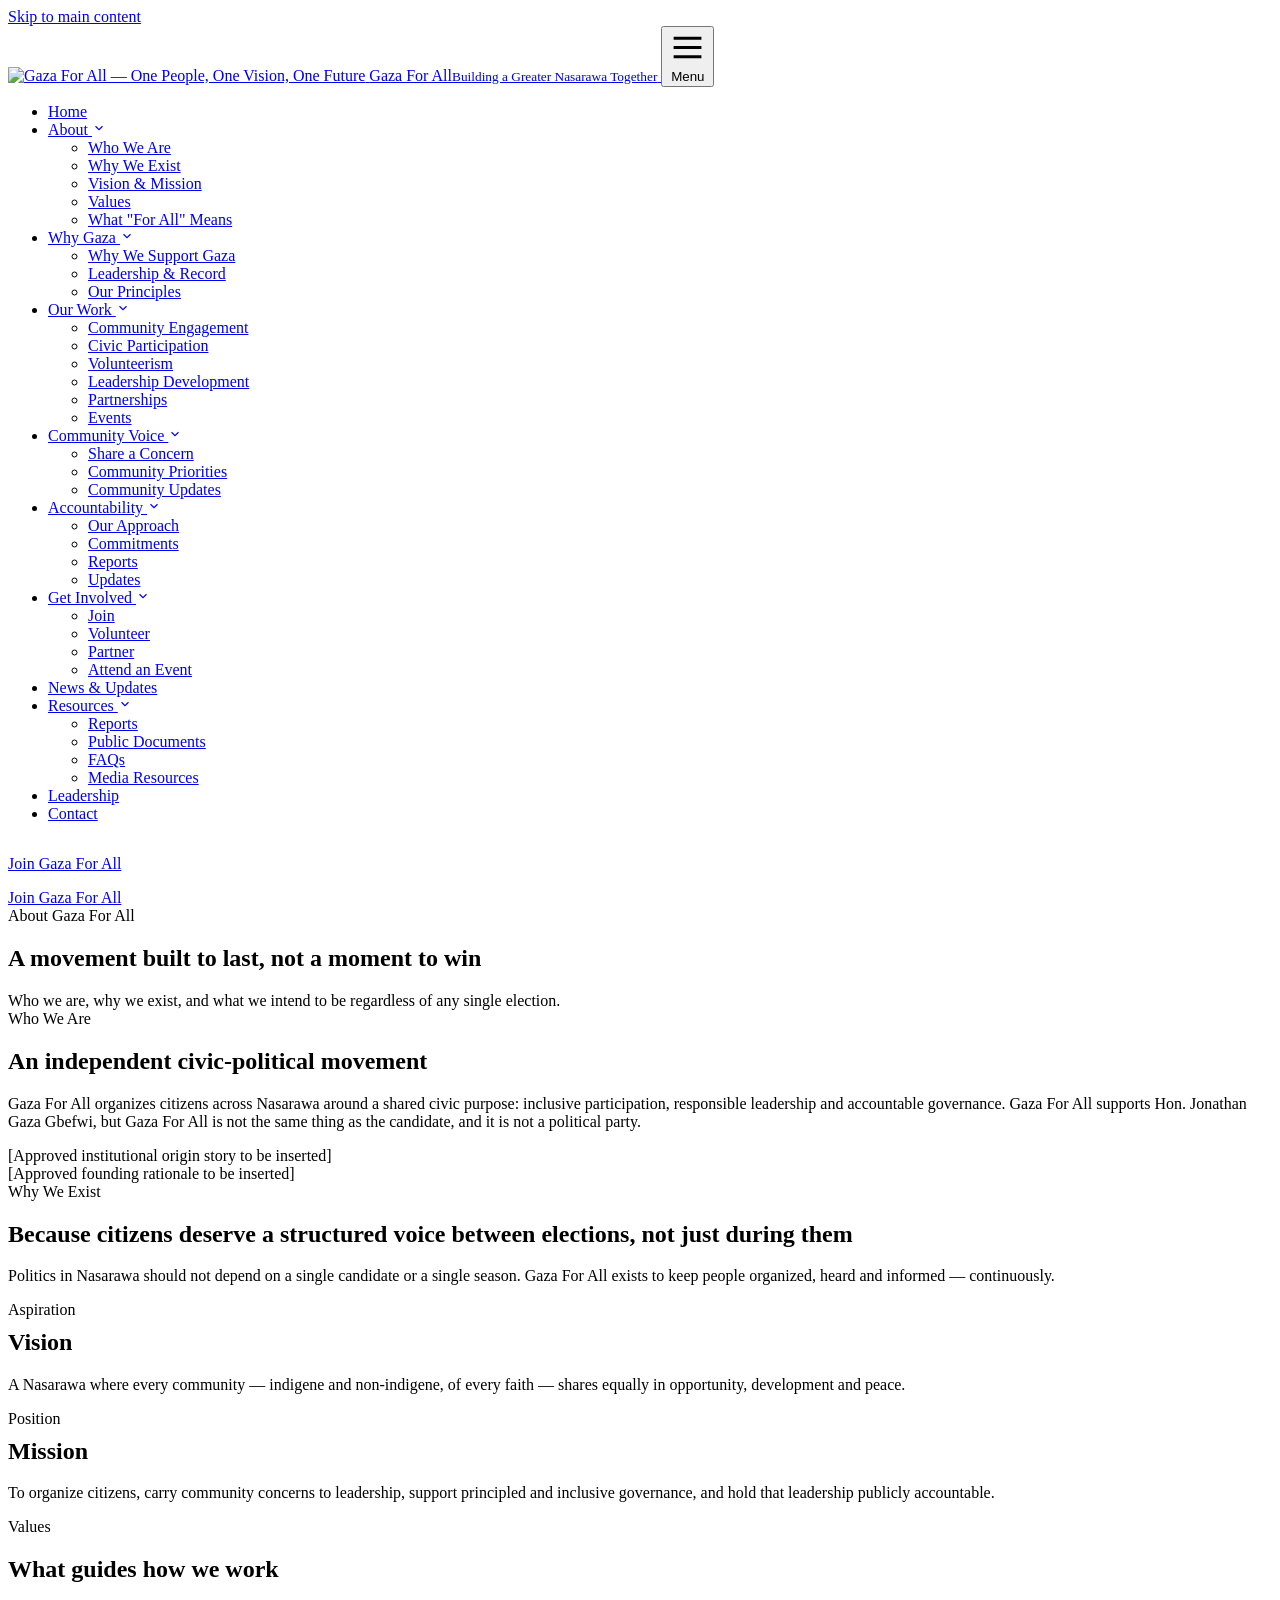
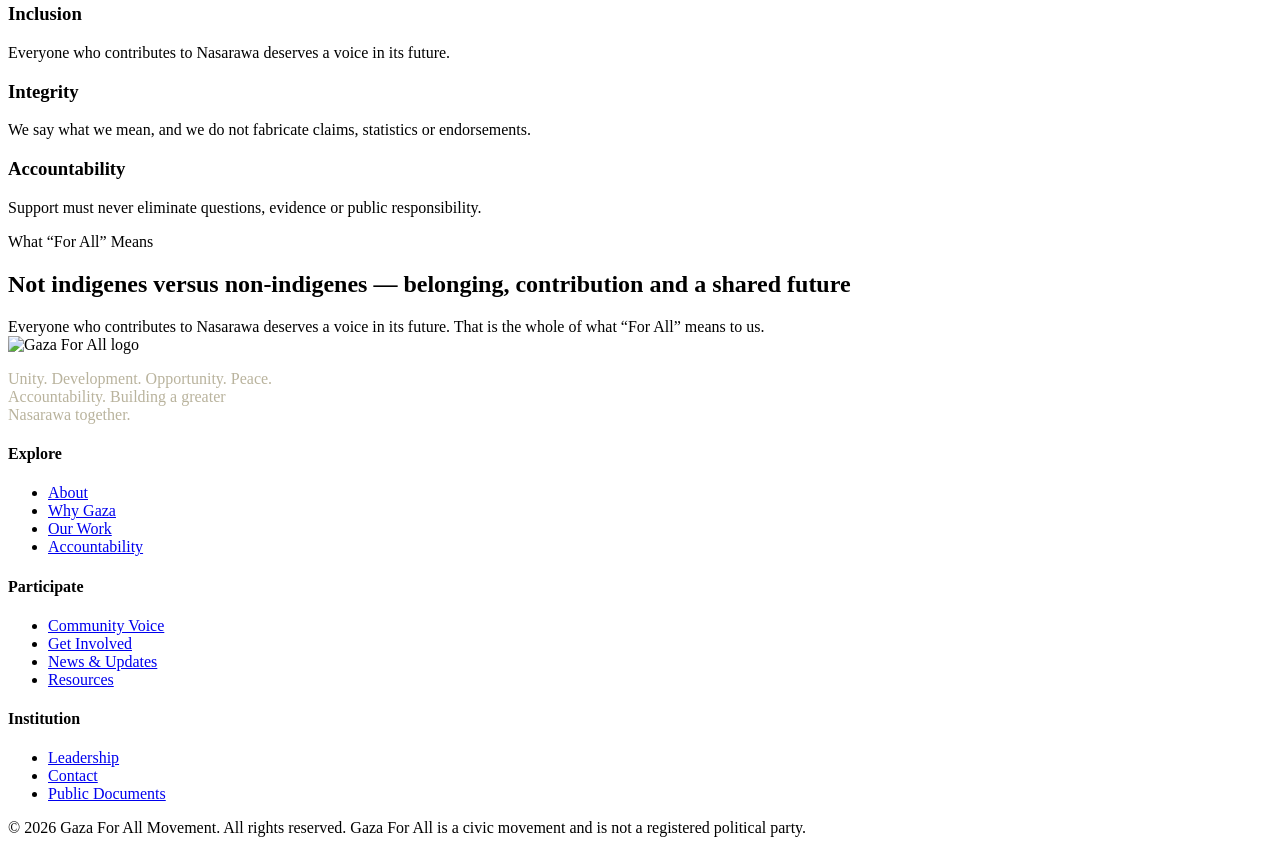
==== about.html @ 0e799c35 "Add files via upload Restore original site files" ====
<!doctype html>
<html lang="en">
<head>
<meta charset="utf-8">
<title>About — Gaza For All</title>
<meta name="viewport" content="width=device-width, initial-scale=1">
<meta name="description" content="Who Gaza For All is, why we exist, and what “For All” means.">
<link rel="canonical" href="https://gazaforall.org/about.html">
<meta property="og:title" content="About — Gaza For All">
<meta property="og:description" content="Who Gaza For All is, why we exist, and what “For All” means.">
<meta property="og:type" content="website">
<meta property="og:image" content="assets/img/logo.png">
<meta name="twitter:card" content="summary_large_image">
<link rel="icon" href="assets/img/logo.png">
<link rel="preconnect" href="https://fonts.googleapis.com">
<link rel="preconnect" href="https://fonts.gstatic.com" crossorigin>
<link href="https://fonts.googleapis.com/css2?family=Fraunces:ital,wght@0,500;0,600;1,500;1,600&family=Public+Sans:wght@400;500;600;700&display=swap" rel="stylesheet">
<link rel="stylesheet" href="css/style.css">
</head>
<body>
<a class="skip-link" href="#main">Skip to main content</a>

<header class="site-header">
  <div class="header-inner">
    <a class="brand" href="index.html">
      <img src="assets/img/logo.png" alt="Gaza For All — One People, One Vision, One Future">
      <span class="brand-text">Gaza For All<small>Building a Greater Nasarawa Together</small></span>
    </a>
    <button class="nav-toggle" aria-expanded="false" aria-controls="primary-nav">
      <svg viewBox="0 0 24 24" fill="none" stroke="currentColor" stroke-width="2"><path d="M3 6h18M3 12h18M3 18h18"/></svg>
      Menu
    </button>
    <nav class="primary-nav" id="primary-nav" aria-label="Primary">
      <ul>
        <li class="nav-item"><a class="nav-link" href="index.html">Home</a></li>
        <li class="nav-item has-sub">
          <a class="nav-link" href="about.html" aria-current="page">About <svg class="nav-caret" width="14" height="14" viewBox="0 0 24 24" fill="none" stroke="currentColor" stroke-width="2"><path d="m6 9 6 6 6-6"/></svg></a>
          <ul class="nav-sub">
            <li><a href="about.html#who-we-are">Who We Are</a></li>
            <li><a href="about.html#why-we-exist">Why We Exist</a></li>
            <li><a href="about.html#vision-mission">Vision &amp; Mission</a></li>
            <li><a href="about.html#values">Values</a></li>
            <li><a href="about.html#for-all">What &quot;For All&quot; Means</a></li>
          </ul>
        </li>
        <li class="nav-item has-sub">
          <a class="nav-link" href="why-gaza.html">Why Gaza <svg class="nav-caret" width="14" height="14" viewBox="0 0 24 24" fill="none" stroke="currentColor" stroke-width="2"><path d="m6 9 6 6 6-6"/></svg></a>
          <ul class="nav-sub">
            <li><a href="why-gaza.html#why-support">Why We Support Gaza</a></li>
            <li><a href="why-gaza.html#record">Leadership &amp; Record</a></li>
            <li><a href="why-gaza.html#principles">Our Principles</a></li>
          </ul>
        </li>
        <li class="nav-item has-sub">
          <a class="nav-link" href="our-work.html">Our Work <svg class="nav-caret" width="14" height="14" viewBox="0 0 24 24" fill="none" stroke="currentColor" stroke-width="2"><path d="m6 9 6 6 6-6"/></svg></a>
          <ul class="nav-sub">
            <li><a href="our-work.html#community-engagement">Community Engagement</a></li>
            <li><a href="our-work.html#civic-participation">Civic Participation</a></li>
            <li><a href="our-work.html#volunteerism">Volunteerism</a></li>
            <li><a href="our-work.html#leadership-development">Leadership Development</a></li>
            <li><a href="our-work.html#partnerships">Partnerships</a></li>
            <li><a href="our-work.html#events">Events</a></li>
          </ul>
        </li>
        <li class="nav-item has-sub">
          <a class="nav-link" href="community-voice.html">Community Voice <svg class="nav-caret" width="14" height="14" viewBox="0 0 24 24" fill="none" stroke="currentColor" stroke-width="2"><path d="m6 9 6 6 6-6"/></svg></a>
          <ul class="nav-sub">
            <li><a href="community-voice.html#share">Share a Concern</a></li>
            <li><a href="community-voice.html#priorities">Community Priorities</a></li>
            <li><a href="community-voice.html#updates">Community Updates</a></li>
          </ul>
        </li>
        <li class="nav-item has-sub">
          <a class="nav-link" href="accountability.html">Accountability <svg class="nav-caret" width="14" height="14" viewBox="0 0 24 24" fill="none" stroke="currentColor" stroke-width="2"><path d="m6 9 6 6 6-6"/></svg></a>
          <ul class="nav-sub">
            <li><a href="accountability.html#approach">Our Approach</a></li>
            <li><a href="accountability.html#commitments">Commitments</a></li>
            <li><a href="accountability.html#reports">Reports</a></li>
            <li><a href="accountability.html#updates">Updates</a></li>
          </ul>
        </li>
        <li class="nav-item has-sub">
          <a class="nav-link" href="get-involved.html">Get Involved <svg class="nav-caret" width="14" height="14" viewBox="0 0 24 24" fill="none" stroke="currentColor" stroke-width="2"><path d="m6 9 6 6 6-6"/></svg></a>
          <ul class="nav-sub">
            <li><a href="get-involved.html#join">Join</a></li>
            <li><a href="get-involved.html#volunteer">Volunteer</a></li>
            <li><a href="get-involved.html#partner">Partner</a></li>
            <li><a href="get-involved.html#attend">Attend an Event</a></li>
          </ul>
        </li>
        <li class="nav-item"><a class="nav-link" href="news.html">News &amp; Updates</a></li>
        <li class="nav-item has-sub">
          <a class="nav-link" href="resources.html">Resources <svg class="nav-caret" width="14" height="14" viewBox="0 0 24 24" fill="none" stroke="currentColor" stroke-width="2"><path d="m6 9 6 6 6-6"/></svg></a>
          <ul class="nav-sub">
            <li><a href="resources.html#reports">Reports</a></li>
            <li><a href="resources.html#documents">Public Documents</a></li>
            <li><a href="resources.html#faqs">FAQs</a></li>
            <li><a href="resources.html#media">Media Resources</a></li>
          </ul>
        </li>
        <li class="nav-item"><a class="nav-link" href="leadership.html">Leadership</a></li>
        <li class="nav-item"><a class="nav-link" href="contact.html">Contact</a></li>
      </ul>
      <div class="wrap" style="padding:1rem 0;"><a class="btn btn-primary" href="get-involved.html#join">Join Gaza For All</a></div>
    </nav>
    <a class="btn btn-primary header-cta" href="get-involved.html#join">Join Gaza For All</a>
  </div>
</header>

<main id="main">

  <section class="section section-alt">
    <div class="wrap-narrow text-center">
      <span class="kicker">About Gaza For All</span>
      <h1>A movement built to last, not a moment to win</h1>
      <p class="lede" style="margin:0 auto;">Who we are, why we exist, and what we intend to be regardless of any single election.</p>
    </div>
  </section>

  <section class="section" id="who-we-are">
    <div class="wrap grid grid-2">
      <div>
        <span class="kicker">Who We Are</span>
        <h2>An independent civic-political movement</h2>
        <p>Gaza For All organizes citizens across Nasarawa around a shared civic purpose: inclusive participation, responsible leadership and accountable governance. Gaza For All supports Hon. Jonathan Gaza Gbefwi, but Gaza For All is not the same thing as the candidate, and it is not a political party.</p>
      </div>
      <div class="placeholder-note">[Approved institutional origin story to be inserted]</div>
    </div>
  </section>

  <section class="section section-alt" id="why-we-exist">
    <div class="wrap grid grid-2">
      <div class="placeholder-note" style="order:2;">[Approved founding rationale to be inserted]</div>
      <div>
        <span class="kicker">Why We Exist</span>
        <h2>Because citizens deserve a structured voice between elections, not just during them</h2>
        <p>Politics in Nasarawa should not depend on a single candidate or a single season. Gaza For All exists to keep people organized, heard and informed &mdash; continuously.</p>
      </div>
    </div>
  </section>

  <section class="section" id="vision-mission">
    <div class="wrap grid grid-2">
      <div class="card">
        <span class="badge badge-aspiration">Aspiration</span>
        <h2 style="margin-top:0.6rem;">Vision</h2>
        <p>A Nasarawa where every community &mdash; indigene and non-indigene, of every faith &mdash; shares equally in opportunity, development and peace.</p>
      </div>
      <div class="card">
        <span class="badge badge-position">Position</span>
        <h2 style="margin-top:0.6rem;">Mission</h2>
        <p>To organize citizens, carry community concerns to leadership, support principled and inclusive governance, and hold that leadership publicly accountable.</p>
      </div>
    </div>
  </section>

  <section class="section section-alt" id="values">
    <div class="wrap">
      <span class="kicker">Values</span>
      <h2>What guides how we work</h2>
      <div class="card-list cols-3">
        <div class="card"><h3>Inclusion</h3><p>Everyone who contributes to Nasarawa deserves a voice in its future.</p></div>
        <div class="card"><h3>Integrity</h3><p>We say what we mean, and we do not fabricate claims, statistics or endorsements.</p></div>
        <div class="card"><h3>Accountability</h3><p>Support must never eliminate questions, evidence or public responsibility.</p></div>
      </div>
    </div>
  </section>

  <section class="section" id="for-all">
    <div class="wrap-narrow text-center">
      <span class="kicker">What &ldquo;For All&rdquo; Means</span>
      <h2>Not indigenes versus non-indigenes &mdash; belonging, contribution and a shared future</h2>
      <p class="lede" style="margin:0 auto;">Everyone who contributes to Nasarawa deserves a voice in its future. That is the whole of what &ldquo;For All&rdquo; means to us.</p>
    </div>
  </section>

</main>

<footer class="site-footer">
  <div class="wrap footer-grid">
    <div>
      <div class="footer-brand-line"><img src="assets/img/logo.png" alt="Gaza For All logo"><strong style="color:#fff;">Gaza For All</strong></div>
      <p style="color:#B9B39D; max-width:34ch;">Unity. Development. Opportunity. Peace. Accountability. Building a greater Nasarawa together.</p>
    </div>
    <div>
      <h4>Explore</h4>
      <ul class="footer-list">
        <li><a href="about.html">About</a></li>
        <li><a href="why-gaza.html">Why Gaza</a></li>
        <li><a href="our-work.html">Our Work</a></li>
        <li><a href="accountability.html">Accountability</a></li>
      </ul>
    </div>
    <div>
      <h4>Participate</h4>
      <ul class="footer-list">
        <li><a href="community-voice.html">Community Voice</a></li>
        <li><a href="get-involved.html">Get Involved</a></li>
        <li><a href="news.html">News &amp; Updates</a></li>
        <li><a href="resources.html">Resources</a></li>
      </ul>
    </div>
    <div>
      <h4>Institution</h4>
      <ul class="footer-list">
        <li><a href="leadership.html">Leadership</a></li>
        <li><a href="contact.html">Contact</a></li>
        <li><a href="resources.html#documents">Public Documents</a></li>
      </ul>
    </div>
  </div>
  <div class="wrap footer-bottom">
    <span>&copy; <span id="year"></span> Gaza For All Movement. All rights reserved.</span>
    <span>Gaza For All is a civic movement and is not a registered political party.</span>
  </div>
</footer>

<script>document.getElementById('year').textContent = new Date().getFullYear();</script>
<script src="js/main.js"></script>
</body>

</html>
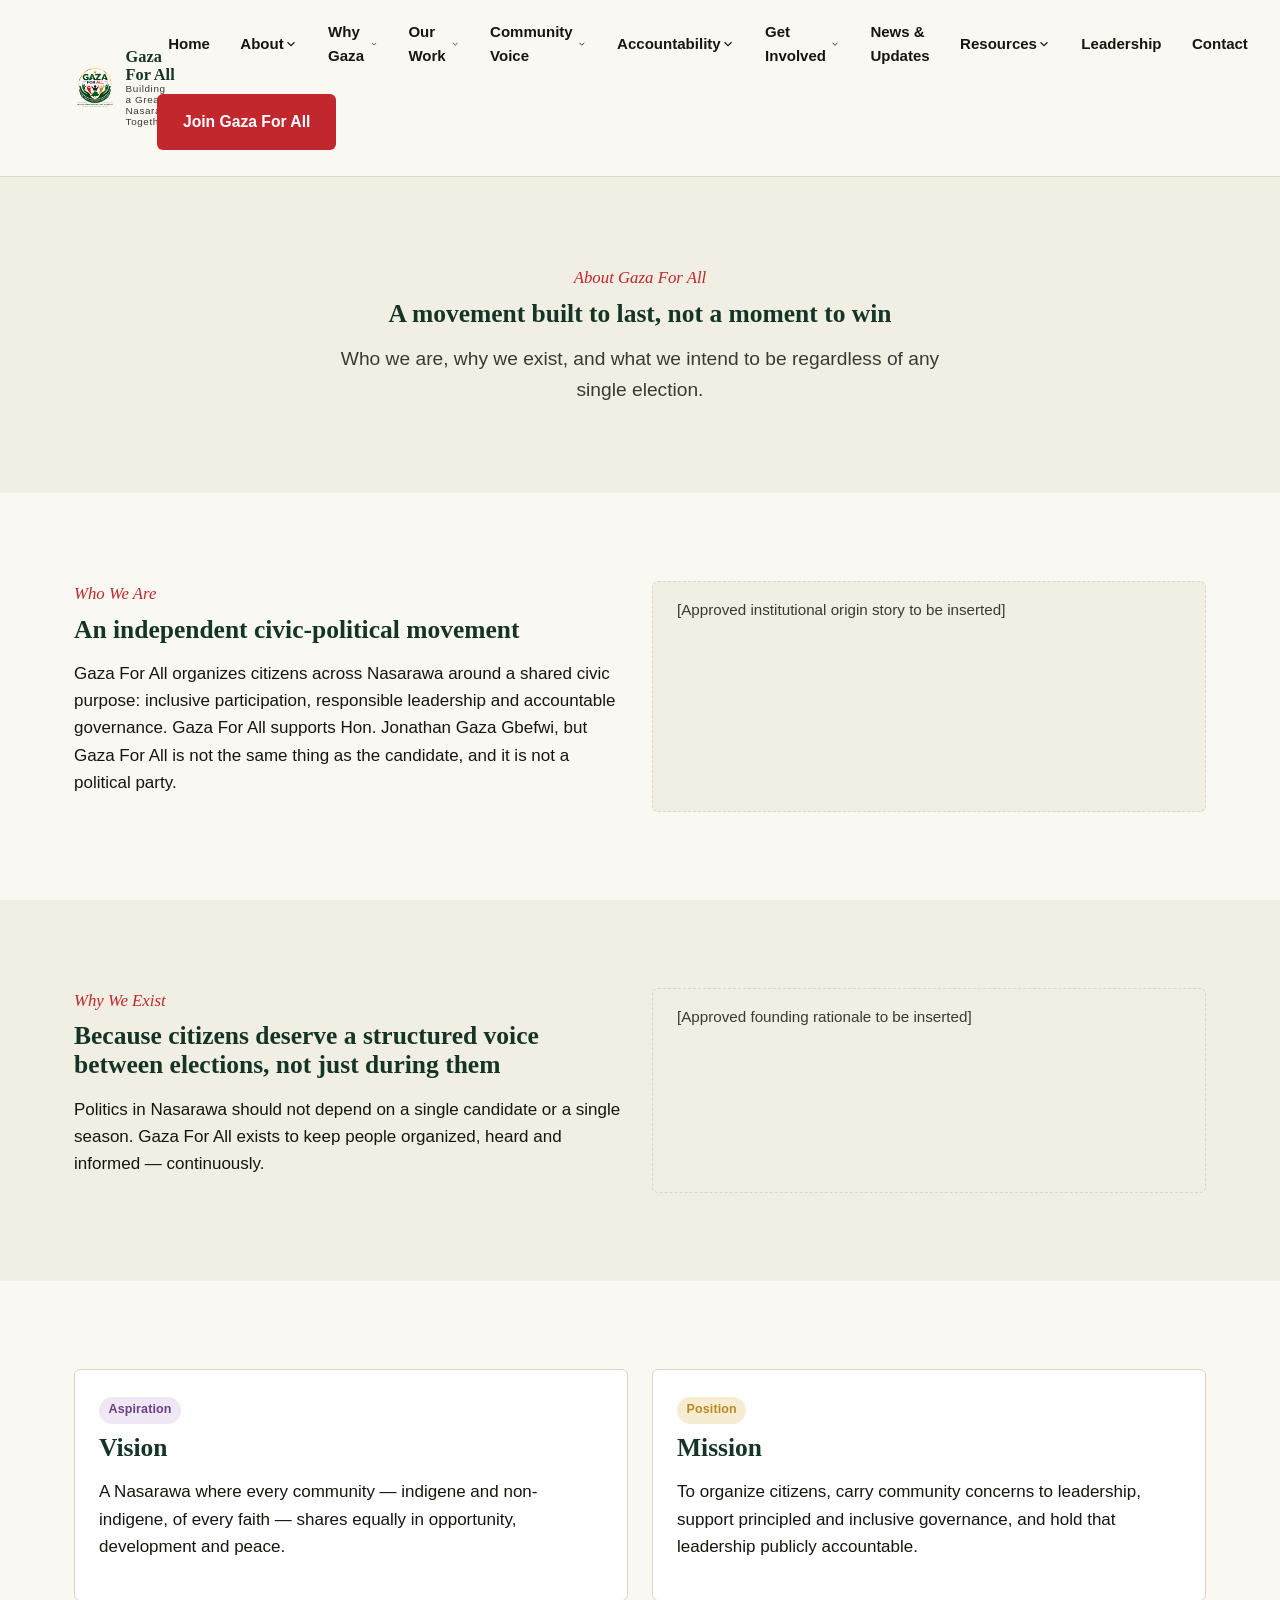
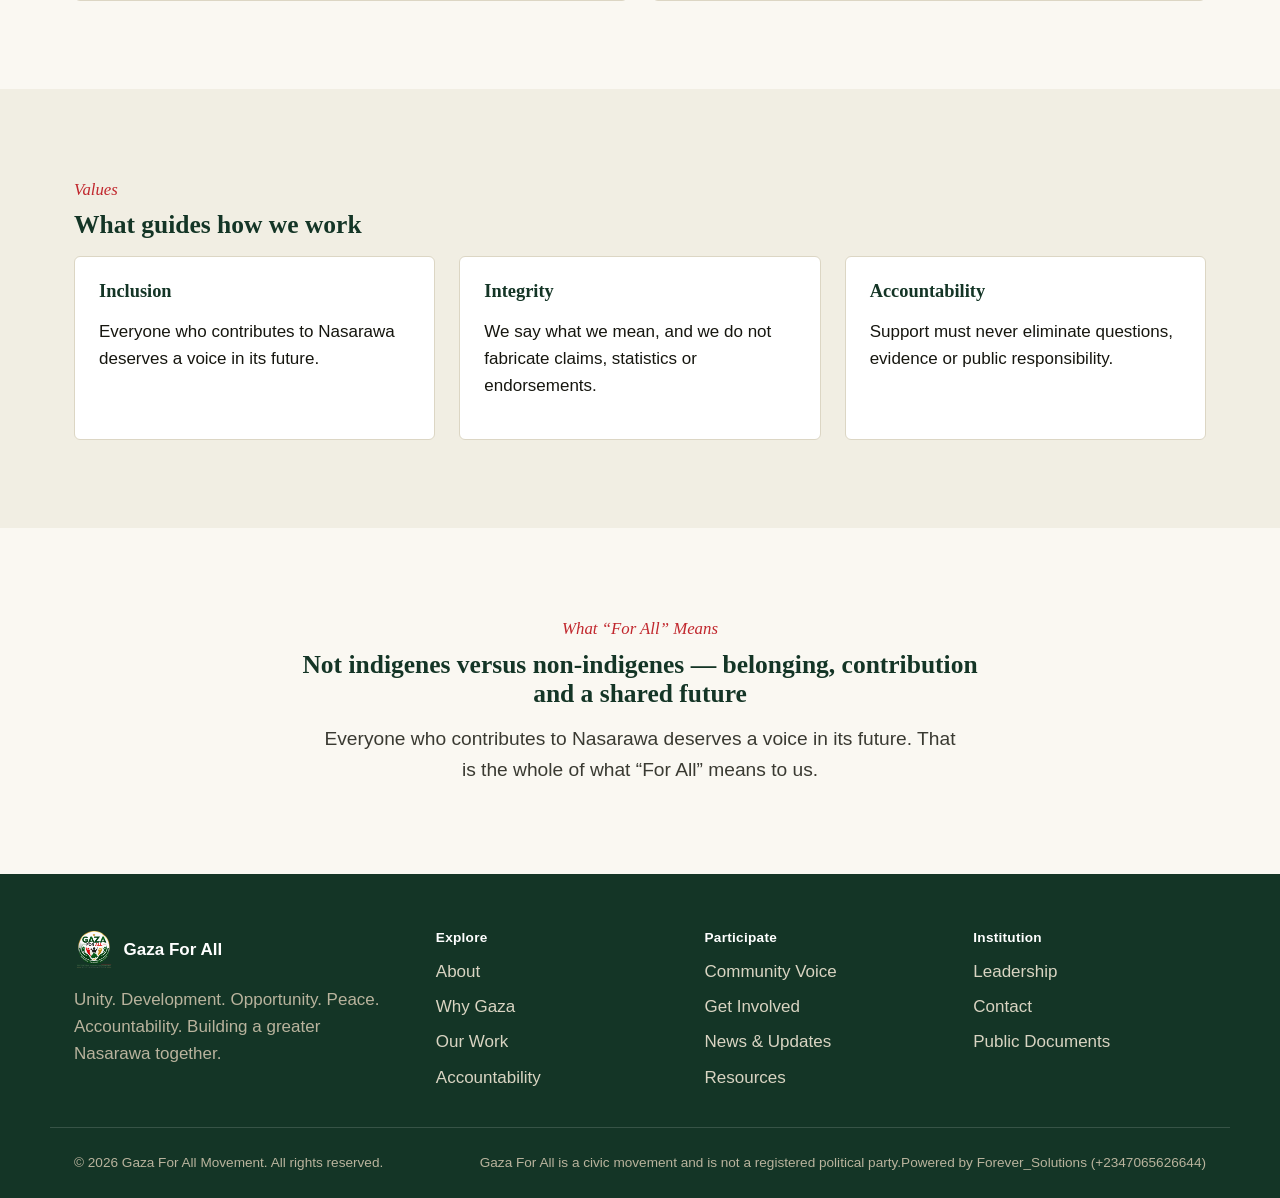
==== commit 2a765db1: "Update about.html" ====
--- a/about.html
+++ b/about.html
@@ -211,7 +211,7 @@
   </div>
   <div class="wrap footer-bottom">
     <span>&copy; <span id="year"></span> Gaza For All Movement. All rights reserved.</span>
-    <span>Gaza For All is a civic movement and is not a registered political party.</span>
+    <span>Gaza For All is a civic movement and is not a registered political party.Powered by Forever_Solutions (+2347065626644)</span>
   </div>
 </footer>
 
--- a/css/style.css
+++ b/css/style.css
@@ -0,0 +1,297 @@
+/* ============================================================
+   GAZA FOR ALL — DESIGN SYSTEM
+   ============================================================ */
+
+:root {
+  --g4a-green-900: #143526;
+  --g4a-green-700: #1B5E3A;
+  --g4a-green-500: #276B44;
+  --g4a-green-100: #E6EFE8;
+  --g4a-red-700: #A81F2A;
+  --g4a-red-500: #C1272D;
+  --g4a-gold-600: #B98A1E;
+  --g4a-gold-400: #D4A72C;
+  --g4a-gold-100: #F6ECD2;
+  --g4a-ink: #16160F;
+  --g4a-ink-soft: #3A3A32;
+  --g4a-paper: #FAF8F2;
+  --g4a-paper-dim: #F1EEE3;
+  --g4a-line: #DCD6C4;
+  --g4a-white: #FFFFFF;
+
+  --color-bg: var(--g4a-paper);
+  --color-bg-alt: var(--g4a-paper-dim);
+  --color-surface: var(--g4a-white);
+  --color-text: var(--g4a-ink);
+  --color-text-soft: var(--g4a-ink-soft);
+  --color-primary: var(--g4a-green-700);
+  --color-primary-dark: var(--g4a-green-900);
+  --color-accent: var(--g4a-red-500);
+  --color-gold: var(--g4a-gold-400);
+  --color-border: var(--g4a-line);
+
+  --font-display: "Fraunces", "Iowan Old Style", Georgia, serif;
+  --font-body: "Public Sans", -apple-system, BlinkMacSystemFont, "Segoe UI", sans-serif;
+
+  --content-max: 1180px;
+  --content-narrow: 760px;
+  --space-1: 0.5rem;
+  --space-2: 1rem;
+  --space-3: 1.5rem;
+  --space-4: 2.25rem;
+  --space-5: 3.5rem;
+  --space-6: 5.5rem;
+  --radius: 6px;
+}
+
+*, *::before, *::after { box-sizing: border-box; }
+html { scroll-behavior: smooth; }
+@media (prefers-reduced-motion: reduce) {
+  html { scroll-behavior: auto; }
+  *, *::before, *::after { animation-duration: 0.01ms !important; animation-iteration-count: 1 !important; transition-duration: 0.01ms !important; scroll-behavior: auto !important; }
+}
+body {
+  margin: 0;
+  background: var(--color-bg);
+  color: var(--color-text);
+  font-family: var(--font-body);
+  font-size: 17px;
+  line-height: 1.6;
+  -webkit-font-smoothing: antialiased;
+}
+img { max-width: 100%; display: block; }
+a { color: inherit; }
+h1, h2, h3, h4 { font-family: var(--font-display); font-weight: 600; line-height: 1.15; margin: 0 0 var(--space-2); color: var(--g4a-green-900); }
+p { margin: 0 0 var(--space-2); max-width: 68ch; }
+ul { margin: 0; padding: 0; }
+button { font-family: inherit; }
+
+a:focus-visible, button:focus-visible, input:focus-visible,
+textarea:focus-visible, select:focus-visible {
+  outline: 3px solid var(--g4a-gold-600);
+  outline-offset: 2px;
+}
+
+.skip-link {
+  position: absolute; left: -999px; top: 0; z-index: 1000;
+  background: var(--color-primary-dark); color: #fff;
+  padding: 0.75rem 1.25rem; border-radius: 0 0 6px 0;
+}
+.skip-link:focus { left: 0; }
+
+.wrap { max-width: var(--content-max); margin: 0 auto; padding: 0 var(--space-3); }
+.wrap-narrow { max-width: var(--content-narrow); margin: 0 auto; padding: 0 var(--space-3); }
+.section { padding: var(--space-6) 0; }
+.section-tight { padding: var(--space-5) 0; }
+.section-alt { background: var(--color-bg-alt); }
+.section-dark { background: var(--g4a-green-900); color: #EFEAD9; }
+.section-dark h1, .section-dark h2, .section-dark h3 { color: #fff; }
+.kicker {
+  display: block; font-family: var(--font-display); font-style: italic;
+  color: var(--color-accent); font-size: 1.05rem; margin-bottom: 0.4rem;
+}
+.lede { font-size: 1.2rem; color: var(--color-text-soft); max-width: 60ch; }
+.grid { display: grid; gap: var(--space-3); }
+@media (min-width: 720px) {
+  .grid-2 { grid-template-columns: 1fr 1fr; }
+  .grid-3 { grid-template-columns: repeat(3, 1fr); }
+}
+.visually-hidden {
+  position: absolute; width: 1px; height: 1px; overflow: hidden;
+  clip: rect(0 0 0 0); white-space: nowrap;
+}
+
+.site-header {
+  position: sticky; top: 0; z-index: 100;
+  background: rgba(250, 248, 242, 0.96);
+  border-bottom: 1px solid var(--color-border);
+  backdrop-filter: saturate(140%) blur(6px);
+}
+.header-inner {
+  max-width: var(--content-max); margin: 0 auto; padding: 0.65rem var(--space-3);
+  display: flex; align-items: center; justify-content: space-between; gap: var(--space-3);
+}
+.brand { display: flex; align-items: center; gap: 0.6rem; text-decoration: none; }
+.brand img { height: 42px; width: auto; }
+.brand-text { font-family: var(--font-display); font-weight: 600; font-size: 1.02rem; color: var(--g4a-green-900); line-height: 1.1; }
+.brand-text small { display: block; font-family: var(--font-body); font-weight: 500; font-size: 0.62rem; letter-spacing: 0.06em; color: var(--color-text-soft); }
+
+.nav-toggle {
+  display: inline-flex; align-items: center; gap: 0.5rem;
+  background: none; border: 1px solid var(--color-border); border-radius: var(--radius);
+  padding: 0.5rem 0.75rem; cursor: pointer; font-weight: 600; font-size: 0.9rem;
+}
+.nav-toggle svg { width: 18px; height: 18px; }
+
+.primary-nav {
+  display: none;
+  position: absolute; left: 0; right: 0; top: 100%;
+  background: var(--color-surface); border-bottom: 1px solid var(--color-border);
+  max-height: calc(100vh - 64px); overflow-y: auto;
+}
+.primary-nav.is-open { display: block; }
+.primary-nav ul { list-style: none; }
+.primary-nav > ul { padding: var(--space-2) var(--space-3); }
+.nav-item { border-bottom: 1px solid var(--color-border); }
+.nav-item:last-child { border-bottom: none; }
+.nav-link {
+  display: flex; align-items: center; justify-content: space-between;
+  padding: 0.85rem 0.1rem; text-decoration: none; font-weight: 600; color: var(--color-text);
+}
+.nav-sub { list-style: none; padding: 0 0 0.6rem 0.9rem; display: none; }
+.nav-item.is-expanded .nav-sub { display: block; }
+.nav-sub li a { display: block; padding: 0.4rem 0; text-decoration: none; color: var(--color-text-soft); font-size: 0.95rem; }
+.nav-caret { transition: transform 0.15s ease; }
+.nav-item.is-expanded .nav-caret { transform: rotate(180deg); }
+.header-cta { display: none; }
+
+@media (min-width: 980px) {
+  .nav-toggle { display: none; }
+  .primary-nav {
+    display: block; position: static; background: none; border: none; max-height: none; overflow: visible;
+  }
+  .primary-nav > ul { display: flex; align-items: center; gap: var(--space-1); padding: 0; }
+  .nav-item { border: none; position: relative; }
+  .nav-link { padding: 0.6rem 0.7rem; font-size: 0.94rem; border-radius: var(--radius); }
+  .nav-link:hover, .nav-item.is-expanded .nav-link { background: var(--g4a-green-100); }
+  .nav-sub {
+    position: absolute; top: 100%; left: 0; min-width: 230px;
+    background: var(--color-surface); border: 1px solid var(--color-border); border-radius: var(--radius);
+    padding: 0.5rem; box-shadow: 0 12px 24px rgba(20,53,38,0.12);
+  }
+  .nav-item:hover .nav-sub, .nav-item:focus-within .nav-sub { display: block; }
+  .nav-sub li a { padding: 0.5rem 0.6rem; border-radius: 4px; }
+  .nav-sub li a:hover { background: var(--g4a-green-100); }
+  .header-cta { display: inline-flex; }
+}
+
+.btn {
+  display: inline-flex; align-items: center; justify-content: center; gap: 0.5rem;
+  padding: 0.85rem 1.5rem; border-radius: var(--radius); text-decoration: none;
+  font-weight: 700; font-size: 0.98rem; border: 2px solid transparent; cursor: pointer;
+  transition: background-color 0.15s ease, color 0.15s ease, border-color 0.15s ease;
+}
+.btn-primary { background: var(--color-accent); color: #fff; }
+.btn-primary:hover { background: var(--g4a-red-700); }
+.btn-secondary { background: transparent; border-color: var(--g4a-green-900); color: var(--g4a-green-900); }
+.btn-secondary:hover { background: var(--g4a-green-900); color: #fff; }
+.btn-ghost { background: transparent; color: var(--g4a-green-900); border-color: transparent; text-decoration: underline; padding-left: 0; padding-right: 0; }
+.btn-on-dark { background: var(--g4a-gold-400); color: var(--g4a-green-900); }
+.btn-on-dark:hover { background: var(--g4a-gold-600); }
+.cta-row { display: flex; flex-wrap: wrap; gap: var(--space-2); align-items: center; }
+
+.hero {
+  background: var(--g4a-green-900);
+  color: #F4F1E4;
+  position: relative;
+  overflow: hidden;
+  padding: var(--space-6) 0 var(--space-5);
+}
+.hero::after {
+  content: ""; position: absolute; right: -10%; top: -20%; width: 60%; height: 140%;
+  background: radial-gradient(circle at center, rgba(212,167,44,0.16), transparent 65%);
+  pointer-events: none;
+}
+.hero-inner { position: relative; max-width: 720px; }
+.hero-motto {
+  font-family: var(--font-display); font-weight: 600; font-style: italic;
+  font-size: clamp(2rem, 6vw, 3.4rem); line-height: 1.08; color: #fff; margin: 0 0 var(--space-3);
+}
+.hero-motto em { color: var(--g4a-gold-400); font-style: italic; }
+.hero-lede { font-size: 1.15rem; color: #DAD5BF; max-width: 56ch; }
+.hero-tagline {
+  display: inline-block; font-family: var(--font-display); font-style: italic;
+  color: var(--g4a-gold-400); border-top: 1px solid rgba(255,255,255,0.25); border-bottom: 1px solid rgba(255,255,255,0.25);
+  padding: 0.6rem 0; margin: var(--space-4) 0 var(--space-3); font-size: 1.05rem;
+}
+
+.pillars-band { display: grid; gap: var(--space-3); }
+@media (min-width: 720px) { .pillars-band { grid-template-columns: repeat(3, 1fr); } }
+.pillar {
+  border-top: 4px solid var(--color-accent);
+  padding: var(--space-3) 0.25rem 0;
+}
+.pillar:nth-child(2) { border-top-color: var(--g4a-gold-400); }
+.pillar:nth-child(3) { border-top-color: var(--g4a-green-700); }
+.pillar h3 { font-size: 1.3rem; }
+
+.identity-chain { position: relative; }
+.identity-row {
+  display: grid; gap: 0; border: 1px solid var(--color-border); border-radius: var(--radius); overflow: hidden;
+}
+@media (min-width: 860px) { .identity-row { grid-template-columns: repeat(4, 1fr); } }
+.identity-cell {
+  padding: var(--space-3); background: var(--color-surface); border-bottom: 1px solid var(--color-border);
+  position: relative;
+}
+@media (min-width: 860px) {
+  .identity-cell { border-bottom: none; border-right: 1px solid var(--color-border); }
+  .identity-cell:last-child { border-right: none; }
+}
+.identity-cell:last-child { border-bottom: none; }
+.identity-label { font-family: var(--font-display); font-style: italic; color: var(--color-accent); font-size: 1.15rem; display: block; margin-bottom: 0.3rem; }
+.identity-cell p { font-size: 0.96rem; color: var(--color-text-soft); }
+
+.flow-line {
+  display: flex; flex-wrap: wrap; gap: 0.4rem 0; align-items: center;
+  font-family: var(--font-display); font-weight: 600; color: var(--g4a-green-900);
+  border: 1px solid var(--color-border); border-radius: var(--radius); padding: var(--space-2);
+  background: var(--color-surface);
+}
+.flow-line .step { padding: 0.3rem 0.9rem; }
+.flow-line .arrow { color: var(--color-accent); font-family: var(--font-body); }
+
+.card {
+  background: var(--color-surface); border: 1px solid var(--color-border); border-radius: var(--radius);
+  padding: var(--space-3);
+}
+.card h3 { font-size: 1.15rem; }
+.card-list { list-style: none; display: grid; gap: var(--space-3); }
+@media (min-width: 720px) { .card-list.cols-2 { grid-template-columns: 1fr 1fr; } .card-list.cols-3 { grid-template-columns: repeat(3,1fr); } }
+
+.badge {
+  display: inline-block; font-size: 0.78rem; font-weight: 700; padding: 0.2rem 0.6rem;
+  border-radius: 999px; background: var(--g4a-green-100); color: var(--g4a-green-900); letter-spacing: 0.01em;
+}
+.badge-fact { background: var(--g4a-green-100); color: var(--g4a-green-900); }
+.badge-position { background: var(--g4a-gold-100); color: var(--g4a-gold-600); }
+.badge-aspiration { background: #EFE7F4; color: #6B3F86; }
+.badge-report { background: #E9F1F7; color: #2B5F82; }
+.status-pill { display: inline-flex; align-items: center; gap: 0.4rem; font-size: 0.85rem; font-weight: 700; }
+.status-dot { width: 9px; height: 9px; border-radius: 50%; background: var(--color-border); display: inline-block; }
+.status-progress .status-dot { background: var(--g4a-gold-400); }
+.status-delivered .status-dot { background: var(--g4a-green-700); }
+.status-delayed .status-dot { background: var(--color-accent); }
+
+.placeholder-note {
+  border: 1px dashed var(--color-border); border-radius: var(--radius);
+  padding: var(--space-2) var(--space-3); color: var(--color-text-soft); font-size: 0.95rem;
+  background: var(--color-bg-alt);
+}
+
+.form-field { margin-bottom: var(--space-2); display: block; }
+.form-field label { display: block; font-weight: 700; margin-bottom: 0.3rem; font-size: 0.95rem; }
+.form-field input, .form-field select, .form-field textarea {
+  width: 100%; padding: 0.75rem; border: 1px solid var(--color-border); border-radius: var(--radius);
+  font: inherit; background: var(--color-surface); color: var(--color-text);
+}
+.form-hint { font-size: 0.85rem; color: var(--color-text-soft); margin-top: 0.25rem; }
+.form-privacy-note { border-left: 3px solid var(--g4a-green-700); padding: var(--space-2); background: var(--g4a-green-100); border-radius: 0 var(--radius) var(--radius) 0; }
+
+.site-footer { background: var(--g4a-green-900); color: #D9D4C2; padding: var(--space-5) 0 var(--space-3); }
+.footer-grid { display: grid; gap: var(--space-4); }
+@media (min-width: 860px) { .footer-grid { grid-template-columns: 1.4fr 1fr 1fr 1fr; } }
+.site-footer h4 { color: #fff; font-family: var(--font-body); font-size: 0.85rem; text-transform: none; letter-spacing: 0.02em; margin-bottom: 0.8rem; }
+.site-footer a { color: #D9D4C2; text-decoration: none; }
+.site-footer a:hover { color: #fff; text-decoration: underline; }
+.footer-list { list-style: none; display: grid; gap: 0.5rem; }
+.footer-brand-line { display: flex; align-items: center; gap: 0.6rem; margin-bottom: var(--space-2); }
+.footer-brand-line img { height: 40px; }
+.footer-bottom {
+  margin-top: var(--space-4); padding-top: var(--space-3); border-top: 1px solid rgba(255,255,255,0.15);
+  display: flex; flex-wrap: wrap; gap: var(--space-2); justify-content: space-between; font-size: 0.85rem; color: #B9B39D;
+}
+
+.text-center { text-align: center; }
+.mt-0 { margin-top: 0; }
+.divider { height: 1px; background: var(--color-border); border: none; margin: var(--space-4) 0; }
